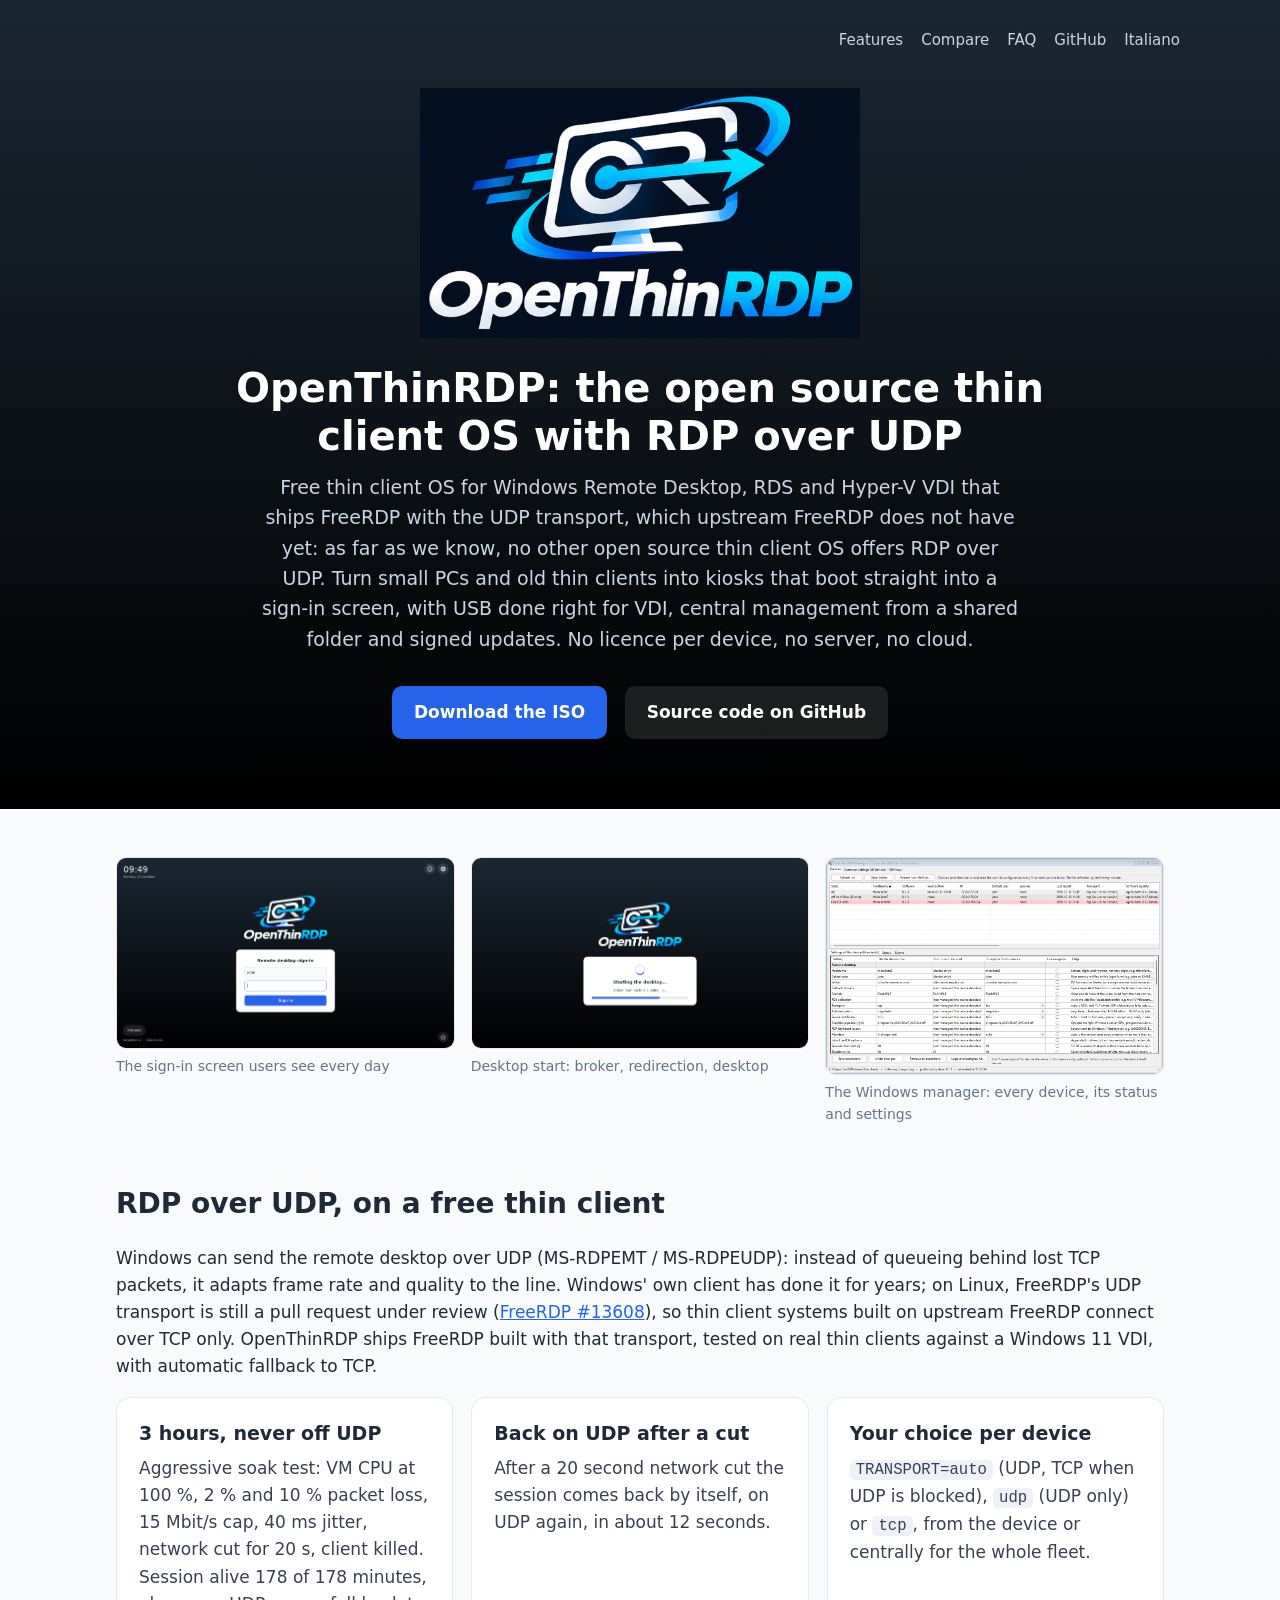
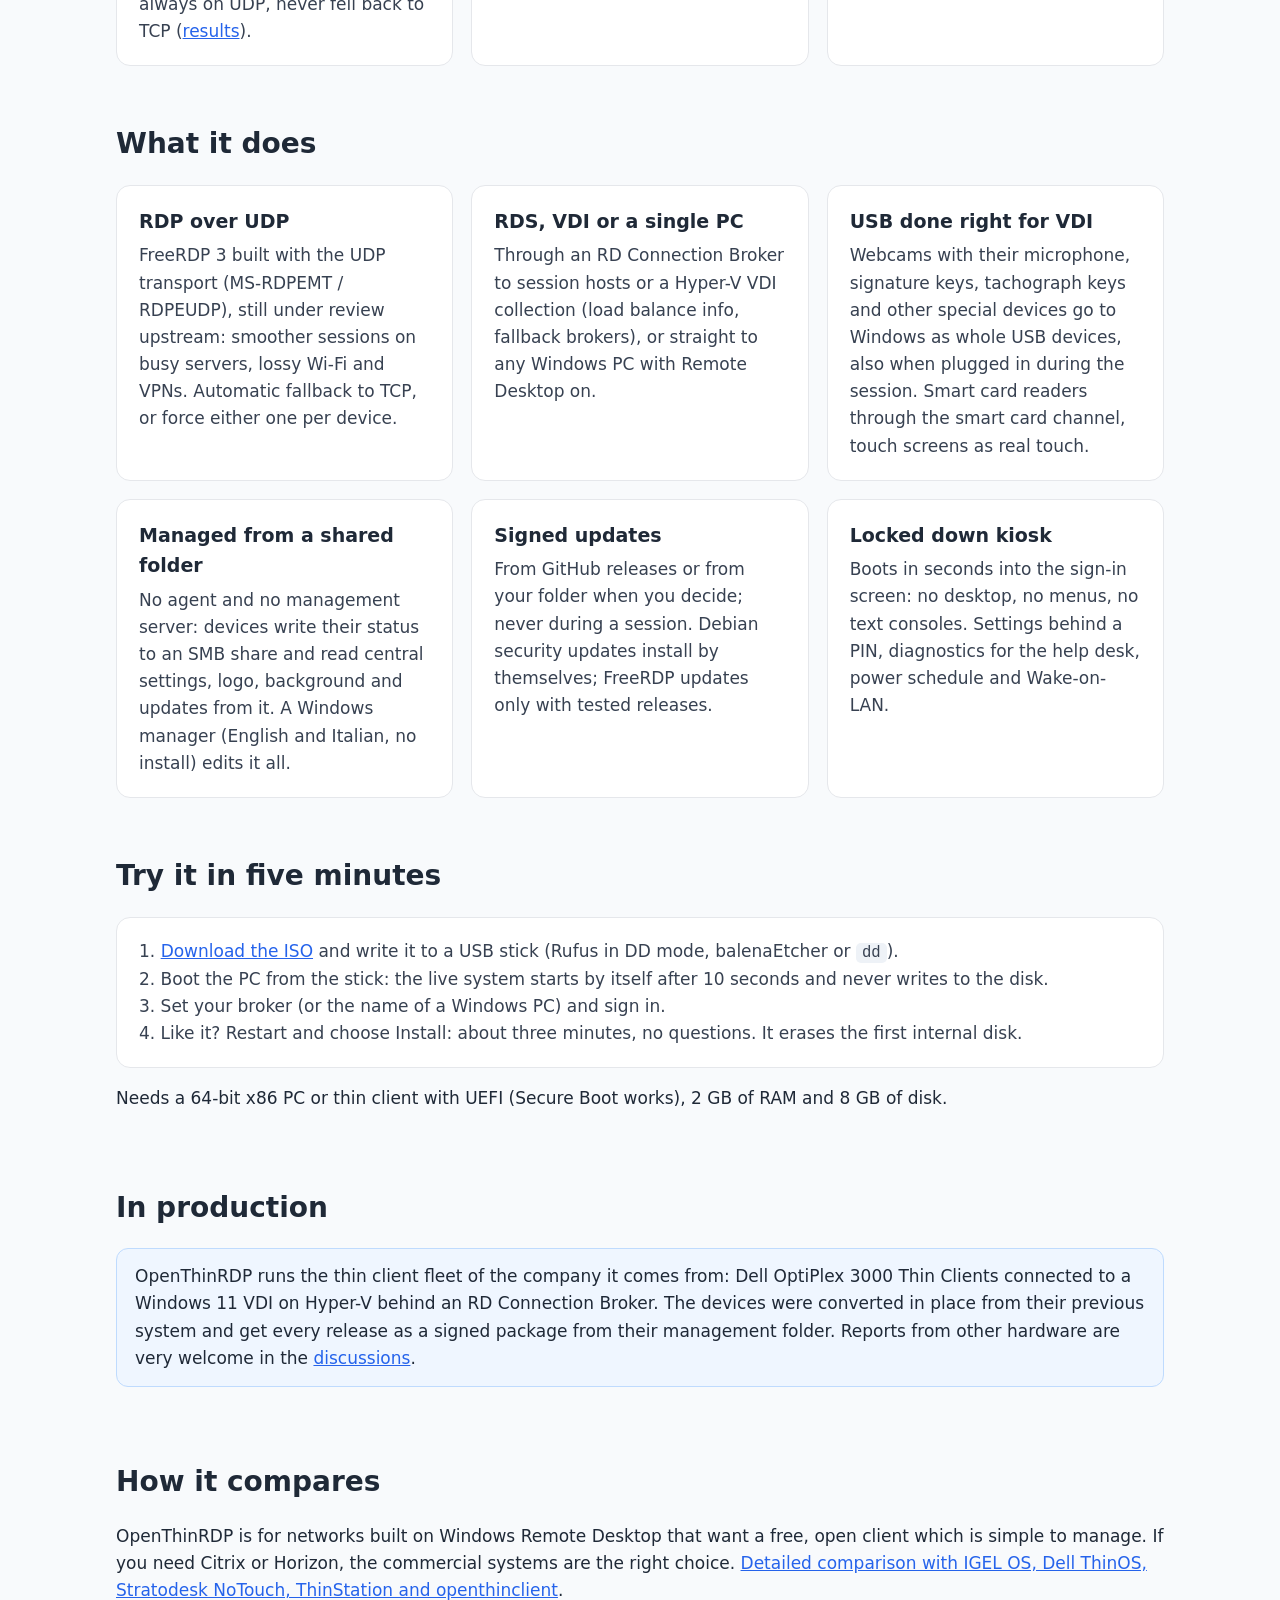
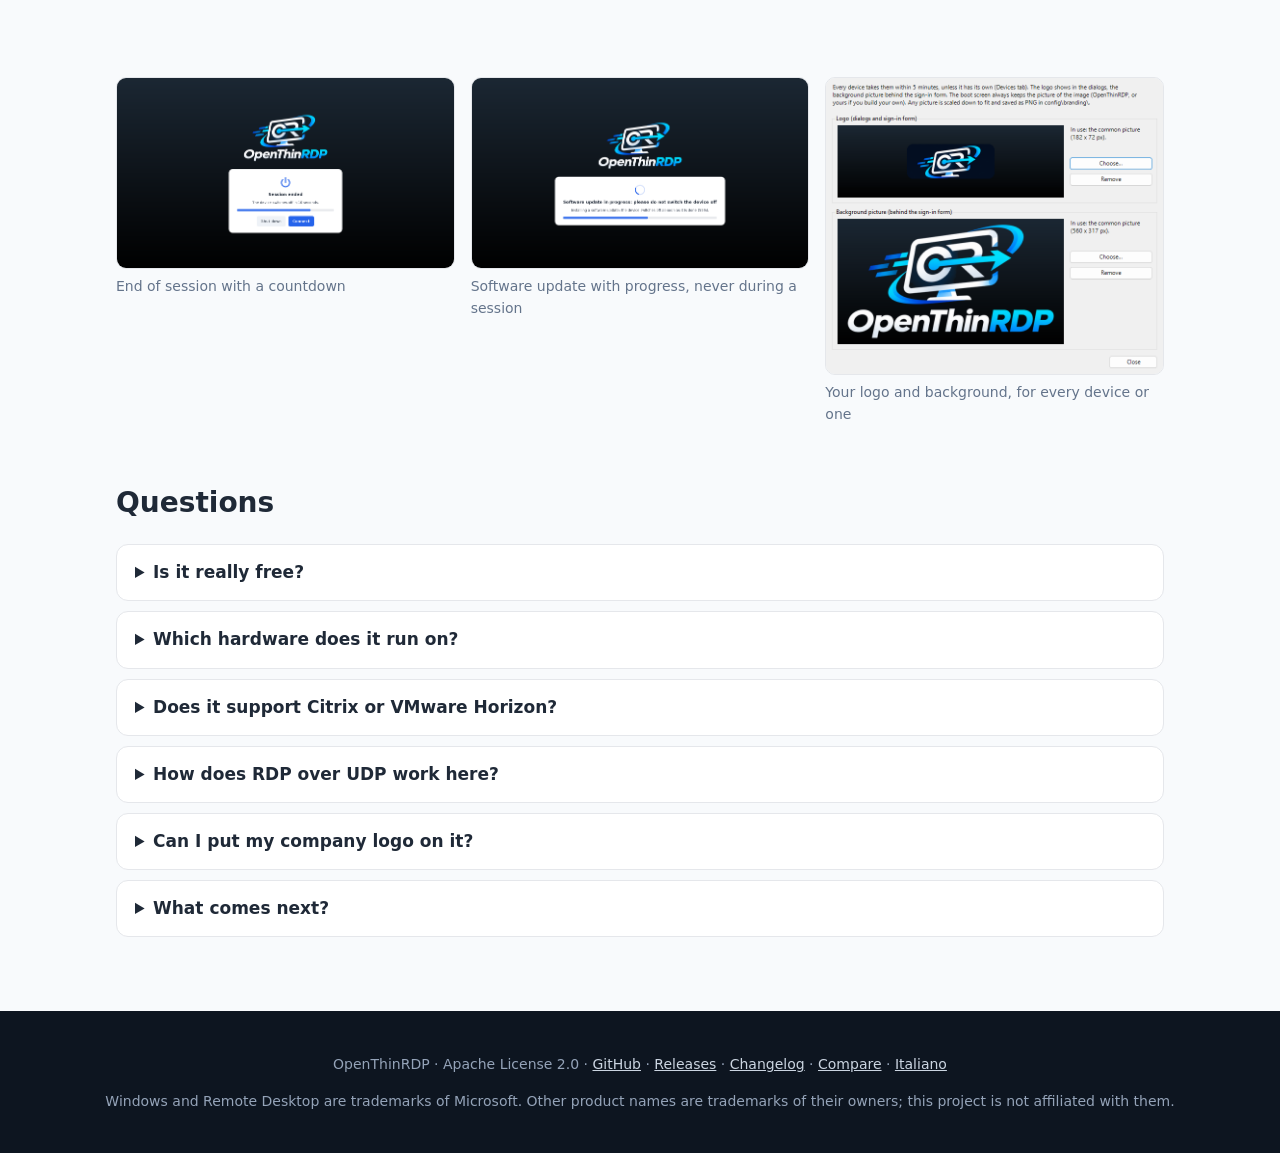
==== index.html @ 156e9d7c "Project website: overview, comparison, Italian page, sitemap, llms.txt" ====
<!doctype html>
<html lang="en">
<head>
<meta charset="utf-8">
<meta name="viewport" content="width=device-width, initial-scale=1">
<title>OpenThinRDP – open source thin client OS with RDP over UDP for RDS and VDI</title>
<meta name="description" content="OpenThinRDP is a free, open source thin client operating system with RDP over UDP for Windows Remote Desktop, RDS and Hyper-V VDI: Debian 13 + FreeRDP with the UDP transport, kiosk sign-in, USB redirection, management from a shared folder, signed updates. An alternative to IGEL OS and Dell ThinOS.">
<link rel="canonical" href="https://ceschi-ops.github.io/openthinrdp/">
<link rel="alternate" hreflang="en" href="https://ceschi-ops.github.io/openthinrdp/">
<link rel="alternate" hreflang="it" href="https://ceschi-ops.github.io/openthinrdp/it/">
<link rel="icon" href="img/icon.png">
<meta property="og:type" content="website">
<meta property="og:title" content="OpenThinRDP – the open source thin client OS with RDP over UDP">
<meta property="og:description" content="Turn PCs and old thin clients into Windows Remote Desktop kiosks: FreeRDP with UDP, USB for VDI, managed from a shared folder, signed updates. Free, Apache 2.0.">
<meta property="og:url" content="https://ceschi-ops.github.io/openthinrdp/">
<meta property="og:image" content="https://ceschi-ops.github.io/openthinrdp/img/social.png">
<meta name="twitter:card" content="summary_large_image">
<link rel="stylesheet" href="style.css">
<script type="application/ld+json">
{
  "@context": "https://schema.org",
  "@type": "SoftwareApplication",
  "name": "OpenThinRDP",
  "alternateName": "Open Thin RDP",
  "description": "Free, open source thin client operating system for Windows Remote Desktop (RDP), Remote Desktop Services and Hyper-V VDI, based on Debian 13 and FreeRDP 3 with the UDP transport.",
  "applicationCategory": "OperatingSystem",
  "operatingSystem": "Debian GNU/Linux 13 (amd64, UEFI)",
  "softwareVersion": "0.1.3",
  "license": "https://www.apache.org/licenses/LICENSE-2.0",
  "isAccessibleForFree": true,
  "offers": { "@type": "Offer", "price": "0", "priceCurrency": "EUR" },
  "url": "https://ceschi-ops.github.io/openthinrdp/",
  "downloadUrl": "https://github.com/Ceschi-ops/openthinrdp/releases/latest",
  "codeRepository": "https://github.com/Ceschi-ops/openthinrdp",
  "screenshot": "https://ceschi-ops.github.io/openthinrdp/img/sign-in.png",
  "keywords": "thin client OS, open source thin client, RDP thin client, Remote Desktop Services, VDI, Hyper-V, FreeRDP, UDP, kiosk, IGEL alternative, ThinOS alternative"
}
</script>
<script type="application/ld+json">
{
  "@context": "https://schema.org",
  "@type": "FAQPage",
  "mainEntity": [
    { "@type": "Question", "name": "Is OpenThinRDP free?", "acceptedAnswer": { "@type": "Answer", "text": "Yes. It is open source under the Apache 2.0 license, with no licence per device, no management server and no cloud." } },
    { "@type": "Question", "name": "Can I try it without installing anything?", "acceptedAnswer": { "@type": "Answer", "text": "Yes. Write the ISO to a USB stick and boot it: the live system starts by itself and never writes to the disk." } },
    { "@type": "Question", "name": "Which remote desktop protocols does it support?", "acceptedAnswer": { "@type": "Answer", "text": "RDP only: an RD Connection Broker with session hosts or a Hyper-V VDI collection, or a single Windows PC or server. Citrix and VMware/Omnissa Horizon are not supported." } },
    { "@type": "Question", "name": "Does it support RDP over UDP?", "acceptedAnswer": { "@type": "Answer", "text": "Yes. It ships FreeRDP built with the UDP transport (MS-RDPEMT/RDPEUDP) that is under review upstream, with automatic fallback to TCP." } },
    { "@type": "Question", "name": "How are the devices managed?", "acceptedAnswer": { "@type": "Answer", "text": "From a plain SMB shared folder: each device writes its status there and reads central settings, logo and signed updates; a Windows manager edits everything. No agent and no server software." } },
    { "@type": "Question", "name": "Is it used in production?", "acceptedAnswer": { "@type": "Answer", "text": "Yes. It runs a fleet of Dell OptiPlex 3000 Thin Clients connected to a Windows 11 VDI on Hyper-V, converted in place from their previous system." } }
  ]
}
</script>
</head>
<body>
<header class="hero">
  <nav><a href="#features">Features</a><a href="compare.html">Compare</a><a href="#faq">FAQ</a><a href="https://github.com/Ceschi-ops/openthinrdp">GitHub</a><a href="it/">Italiano</a></nav>
  <img class="logo" src="img/logo.png" alt="OpenThinRDP logo" width="880" height="310">
  <h1>OpenThinRDP: the open source thin client OS with RDP over UDP</h1>
  <p class="lead">Free thin client OS for Windows Remote Desktop, RDS and Hyper-V VDI that ships FreeRDP with the UDP transport, which upstream FreeRDP does not have yet: as far as we know, no other open source thin client OS offers RDP over UDP. Turn small PCs and old thin clients into kiosks that boot straight into a sign-in screen, with USB done right for VDI, central management from a shared folder and signed updates. No licence per device, no server, no cloud.</p>
  <a class="btn primary" href="https://github.com/Ceschi-ops/openthinrdp/releases/latest">Download the ISO</a>
  <a class="btn ghost" href="https://github.com/Ceschi-ops/openthinrdp">Source code on GitHub</a>
</header>
<main>
  <section class="shots" aria-label="Screenshots">
    <figure><img src="img/sign-in.png" alt="OpenThinRDP sign-in screen with clock, settings and power menu" width="1366" height="768" loading="lazy"><figcaption>The sign-in screen users see every day</figcaption></figure>
    <figure><img src="img/connecting.png" alt="Desktop start with a progress bar" width="1366" height="768" loading="lazy"><figcaption>Desktop start: broker, redirection, desktop</figcaption></figure>
    <figure><img src="img/manager-devices.png" alt="OpenThinRDP Windows manager showing the devices of the fleet" width="1280" height="820" loading="lazy"><figcaption>The Windows manager: every device, its status and settings</figcaption></figure>
  </section>

  <section id="udp">
    <h2>RDP over UDP, on a free thin client</h2>
    <p>Windows can send the remote desktop over UDP (MS-RDPEMT / MS-RDPEUDP): instead of queueing behind lost TCP packets, it adapts frame rate and quality to the line. Windows' own client has done it for years; on Linux, FreeRDP's UDP transport is still a pull request under review (<a href="https://github.com/FreeRDP/FreeRDP/pull/13608">FreeRDP #13608</a>), so thin client systems built on upstream FreeRDP connect over TCP only. OpenThinRDP ships FreeRDP built with that transport, tested on real thin clients against a Windows 11 VDI, with automatic fallback to TCP.</p>
    <div class="grid">
      <div class="card"><h3>3 hours, never off UDP</h3><p>Aggressive soak test: VM CPU at 100 %, 2 % and 10 % packet loss, 15 Mbit/s cap, 40 ms jitter, network cut for 20 s, client killed. Session alive 178 of 178 minutes, always on UDP, never fell back to TCP (<a href="https://github.com/FreeRDP/FreeRDP/pull/13608#issuecomment-6110587552">results</a>).</p></div>
      <div class="card"><h3>Back on UDP after a cut</h3><p>After a 20 second network cut the session comes back by itself, on UDP again, in about 12 seconds.</p></div>
      <div class="card"><h3>Your choice per device</h3><p><code>TRANSPORT=auto</code> (UDP, TCP when UDP is blocked), <code>udp</code> (UDP only) or <code>tcp</code>, from the device or centrally for the whole fleet.</p></div>
    </div>
  </section>

  <section id="features">
    <h2>What it does</h2>
    <div class="grid">
      <div class="card"><h3>RDP over UDP</h3><p>FreeRDP 3 built with the UDP transport (MS-RDPEMT / RDPEUDP), still under review upstream: smoother sessions on busy servers, lossy Wi-Fi and VPNs. Automatic fallback to TCP, or force either one per device.</p></div>
      <div class="card"><h3>RDS, VDI or a single PC</h3><p>Through an RD Connection Broker to session hosts or a Hyper-V VDI collection (load balance info, fallback brokers), or straight to any Windows PC with Remote Desktop on.</p></div>
      <div class="card"><h3>USB done right for VDI</h3><p>Webcams with their microphone, signature keys, tachograph keys and other special devices go to Windows as whole USB devices, also when plugged in during the session. Smart card readers through the smart card channel, touch screens as real touch.</p></div>
      <div class="card"><h3>Managed from a shared folder</h3><p>No agent and no management server: devices write their status to an SMB share and read central settings, logo, background and updates from it. A Windows manager (English and Italian, no install) edits it all.</p></div>
      <div class="card"><h3>Signed updates</h3><p>From GitHub releases or from your folder when you decide; never during a session. Debian security updates install by themselves; FreeRDP updates only with tested releases.</p></div>
      <div class="card"><h3>Locked down kiosk</h3><p>Boots in seconds into the sign-in screen: no desktop, no menus, no text consoles. Settings behind a PIN, diagnostics for the help desk, power schedule and Wake-on-LAN.</p></div>
    </div>
  </section>

  <section>
    <h2>Try it in five minutes</h2>
    <div class="card">
      <p>1. <a href="https://github.com/Ceschi-ops/openthinrdp/releases/latest">Download the ISO</a> and write it to a USB stick (Rufus in DD mode, balenaEtcher or <code>dd</code>).<br>
      2. Boot the PC from the stick: the live system starts by itself after 10 seconds and never writes to the disk.<br>
      3. Set your broker (or the name of a Windows PC) and sign in.<br>
      4. Like it? Restart and choose Install: about three minutes, no questions. It erases the first internal disk.</p>
    </div>
    <p>Needs a 64-bit x86 PC or thin client with UEFI (Secure Boot works), 2 GB of RAM and 8 GB of disk.</p>
  </section>

  <section>
    <h2>In production</h2>
    <p class="note">OpenThinRDP runs the thin client fleet of the company it comes from: Dell OptiPlex 3000 Thin Clients connected to a Windows 11 VDI on Hyper-V behind an RD Connection Broker. The devices were converted in place from their previous system and get every release as a signed package from their management folder. Reports from other hardware are very welcome in the <a href="https://github.com/Ceschi-ops/openthinrdp/discussions">discussions</a>.</p>
  </section>

  <section>
    <h2>How it compares</h2>
    <p>OpenThinRDP is for networks built on Windows Remote Desktop that want a free, open client which is simple to manage. If you need Citrix or Horizon, the commercial systems are the right choice. <a href="compare.html">Detailed comparison with IGEL OS, Dell ThinOS, Stratodesk NoTouch, ThinStation and openthinclient</a>.</p>
  </section>

  <section class="shots" aria-label="More screenshots">
    <figure><img src="img/end-of-session.png" alt="End of session screen with countdown" width="1366" height="768" loading="lazy"><figcaption>End of session with a countdown</figcaption></figure>
    <figure><img src="img/update.png" alt="Software update in progress" width="1366" height="768" loading="lazy"><figcaption>Software update with progress, never during a session</figcaption></figure>
    <figure><img src="img/manager-branding.png" alt="Manager dialog to set the logo and background of the devices" width="700" height="614" loading="lazy"><figcaption>Your logo and background, for every device or one</figcaption></figure>
  </section>

  <section id="faq">
    <h2>Questions</h2>
    <details><summary>Is it really free?</summary><p>Yes: Apache 2.0, no licence per device, no management server, no cloud account.</p></details>
    <details><summary>Which hardware does it run on?</summary><p>x86-64 PCs and thin clients with UEFI. The reference device is the Dell OptiPlex 3000 Thin Client; other models (HP t-series, Wyse, Fujitsu, small office PCs) should work and reports are welcome. ARM devices are not supported yet.</p></details>
    <details><summary>Does it support Citrix or VMware Horizon?</summary><p>No, RDP only: Microsoft Remote Desktop Services (RD Connection Broker, session hosts), Hyper-V VDI collections, or a single Windows PC or server.</p></details>
    <details><summary>How does RDP over UDP work here?</summary><p>The image ships FreeRDP built from the pull request that adds the UDP transport (FreeRDP #13608) plus USB fixes merged upstream. With <code>TRANSPORT=auto</code> it uses UDP and falls back to TCP when UDP is blocked.</p></details>
    <details><summary>Can I put my company logo on it?</summary><p>Yes: from the manager, for every device or for one, or built into your own image.</p></details>
    <details><summary>What comes next?</summary><p>VPN (WireGuard, OpenVPN), RD Gateway, 802.1X, network installation (PXE), more tested hardware and languages. Tell us what you need in the <a href="https://github.com/Ceschi-ops/openthinrdp/discussions">discussions</a>.</p></details>
  </section>
</main>
<footer>
  <p>OpenThinRDP · Apache License 2.0 · <a href="https://github.com/Ceschi-ops/openthinrdp">GitHub</a> · <a href="https://github.com/Ceschi-ops/openthinrdp/releases">Releases</a> · <a href="https://github.com/Ceschi-ops/openthinrdp/blob/main/CHANGELOG.md">Changelog</a> · <a href="compare.html">Compare</a> · <a href="it/">Italiano</a></p>
  <p>Windows and Remote Desktop are trademarks of Microsoft. Other product names are trademarks of their owners; this project is not affiliated with them.</p>
</footer>
</body>
</html>
---- style.css ----
:root { --bg: #0d1520; --bg2: #000; --card: #ffffff; --ink: #1f2937; --muted: #64748b; --accent: #2563eb; --accent2: #22d3ee; --line: #e5e7eb; }
* { box-sizing: border-box; }
html { scroll-behavior: smooth; }
body { margin: 0; font: 17px/1.6 system-ui, -apple-system, "Segoe UI", Roboto, "Helvetica Neue", Arial, sans-serif; color: var(--ink); background: #f8fafc; }
a { color: var(--accent); }
img { max-width: 100%; height: auto; }
header.hero { background: linear-gradient(180deg, #1b2733 0%, #000 100%); color: #fff; padding: 28px 16px 64px; text-align: center; }
header.hero nav { max-width: 1080px; margin: 0 auto 36px; display: flex; gap: 18px; justify-content: flex-end; flex-wrap: wrap; font-size: 15px; }
header.hero nav a { color: #cbd5e1; text-decoration: none; }
header.hero nav a:hover { color: #fff; }
header.hero .logo { width: min(440px, 80%); }
header.hero h1 { font-size: clamp(26px, 4vw, 40px); line-height: 1.2; margin: 18px auto 12px; max-width: 900px; }
header.hero p.lead { color: #cbd5e1; font-size: 19px; max-width: 760px; margin: 0 auto 26px; }
.btn { display: inline-block; padding: 13px 22px; border-radius: 10px; font-weight: 600; text-decoration: none; margin: 6px; }
.btn.primary { background: var(--accent); color: #fff; }
.btn.ghost { background: rgba(255,255,255,0.1); color: #fff; }
main { max-width: 1080px; margin: 0 auto; padding: 0 16px; }
section { padding: 48px 0 8px; }
h2 { font-size: 28px; margin: 0 0 18px; }
h3 { font-size: 19px; margin: 0 0 6px; }
.grid { display: grid; grid-template-columns: repeat(auto-fit, minmax(260px, 1fr)); gap: 18px; }
.card { background: var(--card); border: 1px solid var(--line); border-radius: 14px; padding: 20px 22px; }
.card p { margin: 0; color: #374151; }
.shots { display: grid; grid-template-columns: repeat(auto-fit, minmax(300px, 1fr)); gap: 16px; }
.shots figure { margin: 0; }
.shots img { border-radius: 10px; border: 1px solid var(--line); display: block; }
.shots figcaption { font-size: 14px; color: var(--muted); margin-top: 6px; }
table { border-collapse: collapse; width: 100%; background: #fff; font-size: 15px; }
.tablewrap { overflow-x: auto; border: 1px solid var(--line); border-radius: 12px; }
th, td { border-bottom: 1px solid var(--line); padding: 10px 12px; text-align: left; vertical-align: top; }
th { background: #f1f5f9; }
td:first-child, th:first-child { font-weight: 600; }
details { background: #fff; border: 1px solid var(--line); border-radius: 12px; padding: 14px 18px; margin-bottom: 10px; }
summary { font-weight: 600; cursor: pointer; }
.note { background: #eff6ff; border: 1px solid #bfdbfe; border-radius: 12px; padding: 14px 18px; }
footer { margin-top: 56px; background: #0d1520; color: #94a3b8; padding: 28px 16px; text-align: center; font-size: 14px; }
footer a { color: #cbd5e1; }
code { background: #eef2f7; padding: 1px 6px; border-radius: 5px; font-size: 0.92em; }
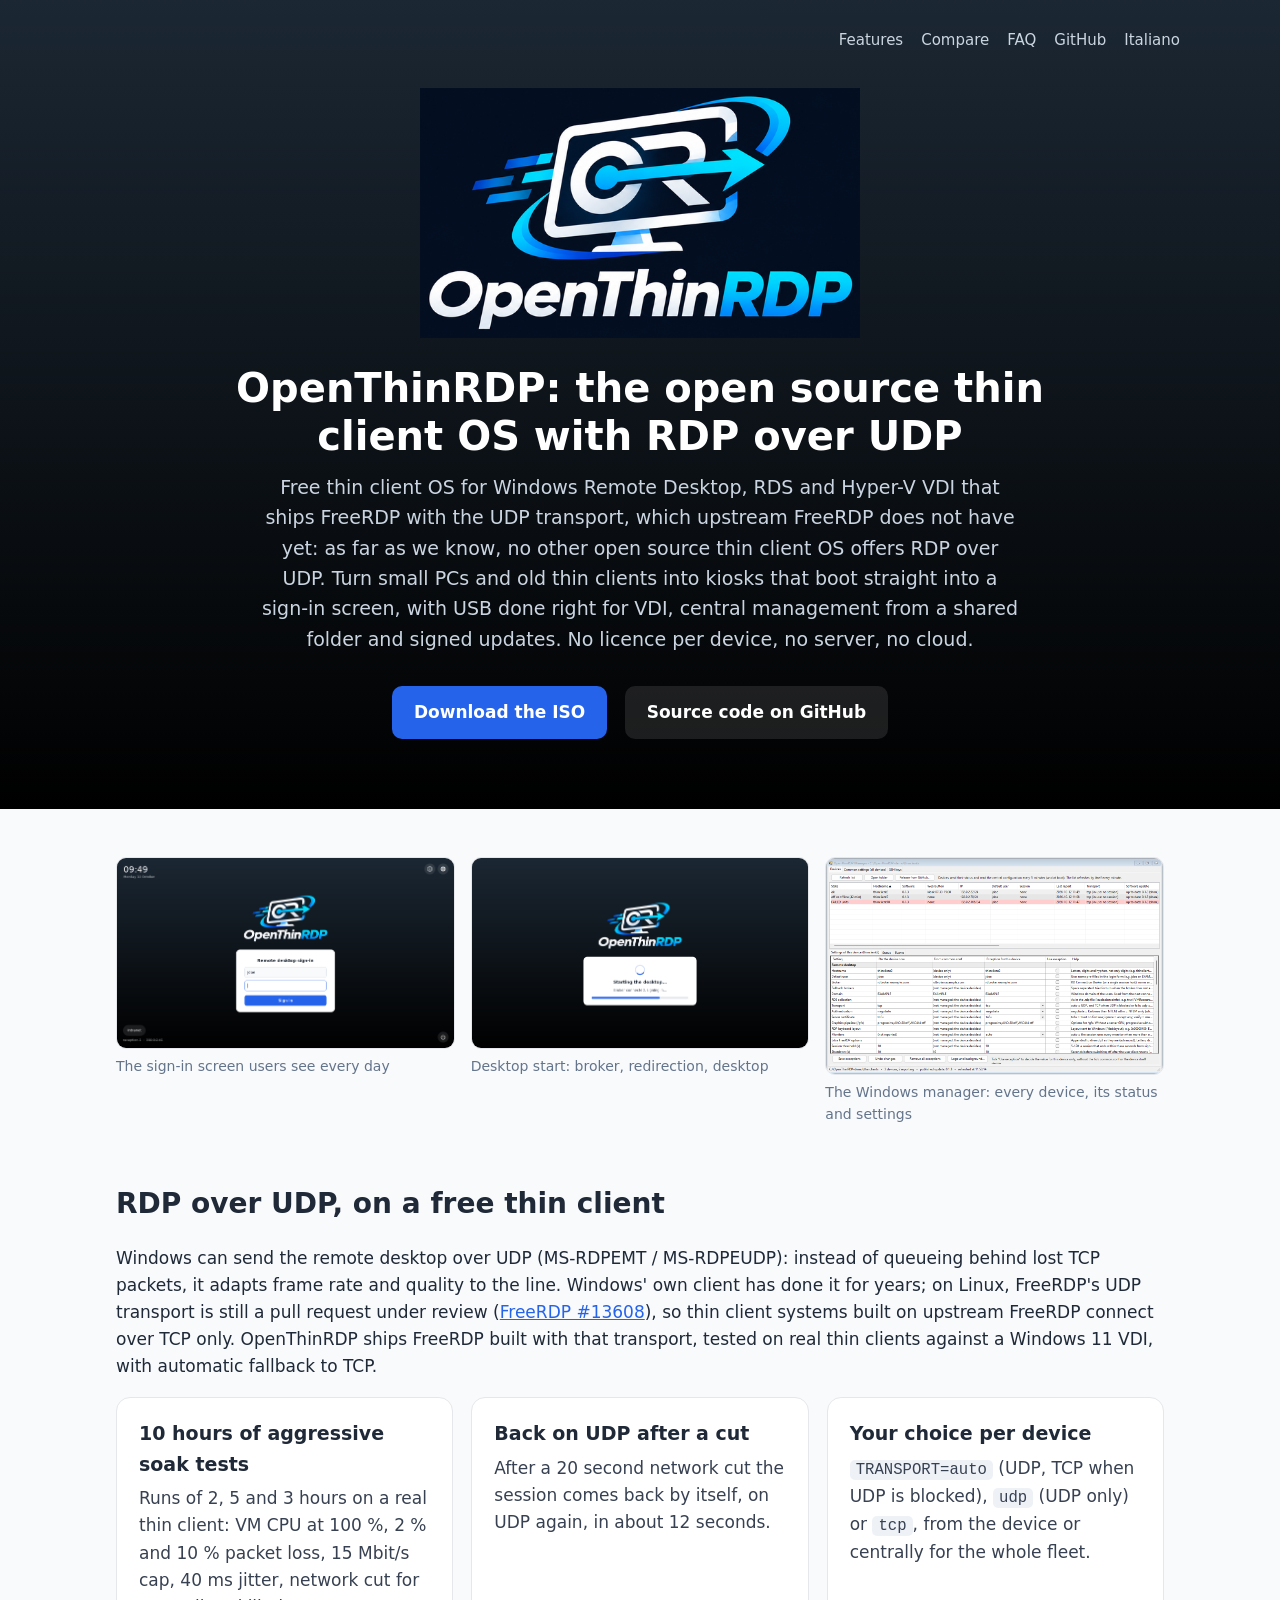
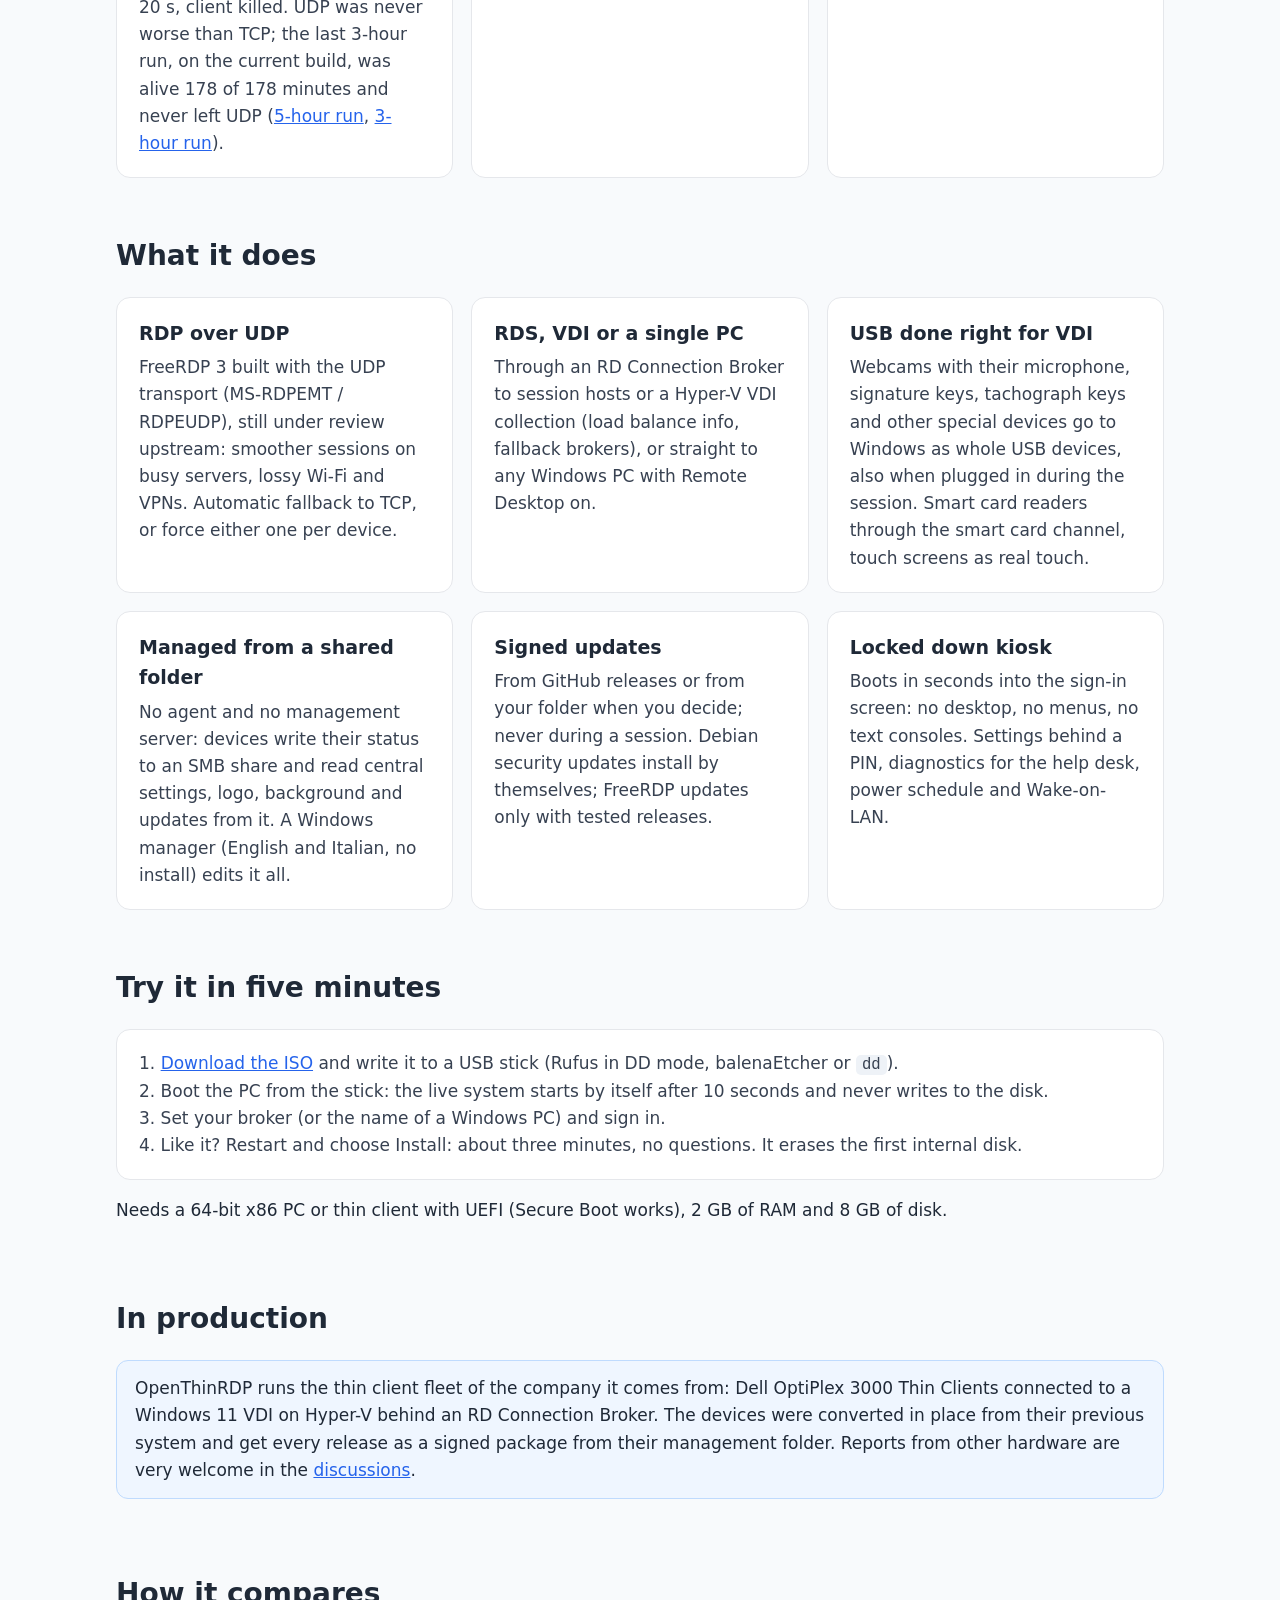
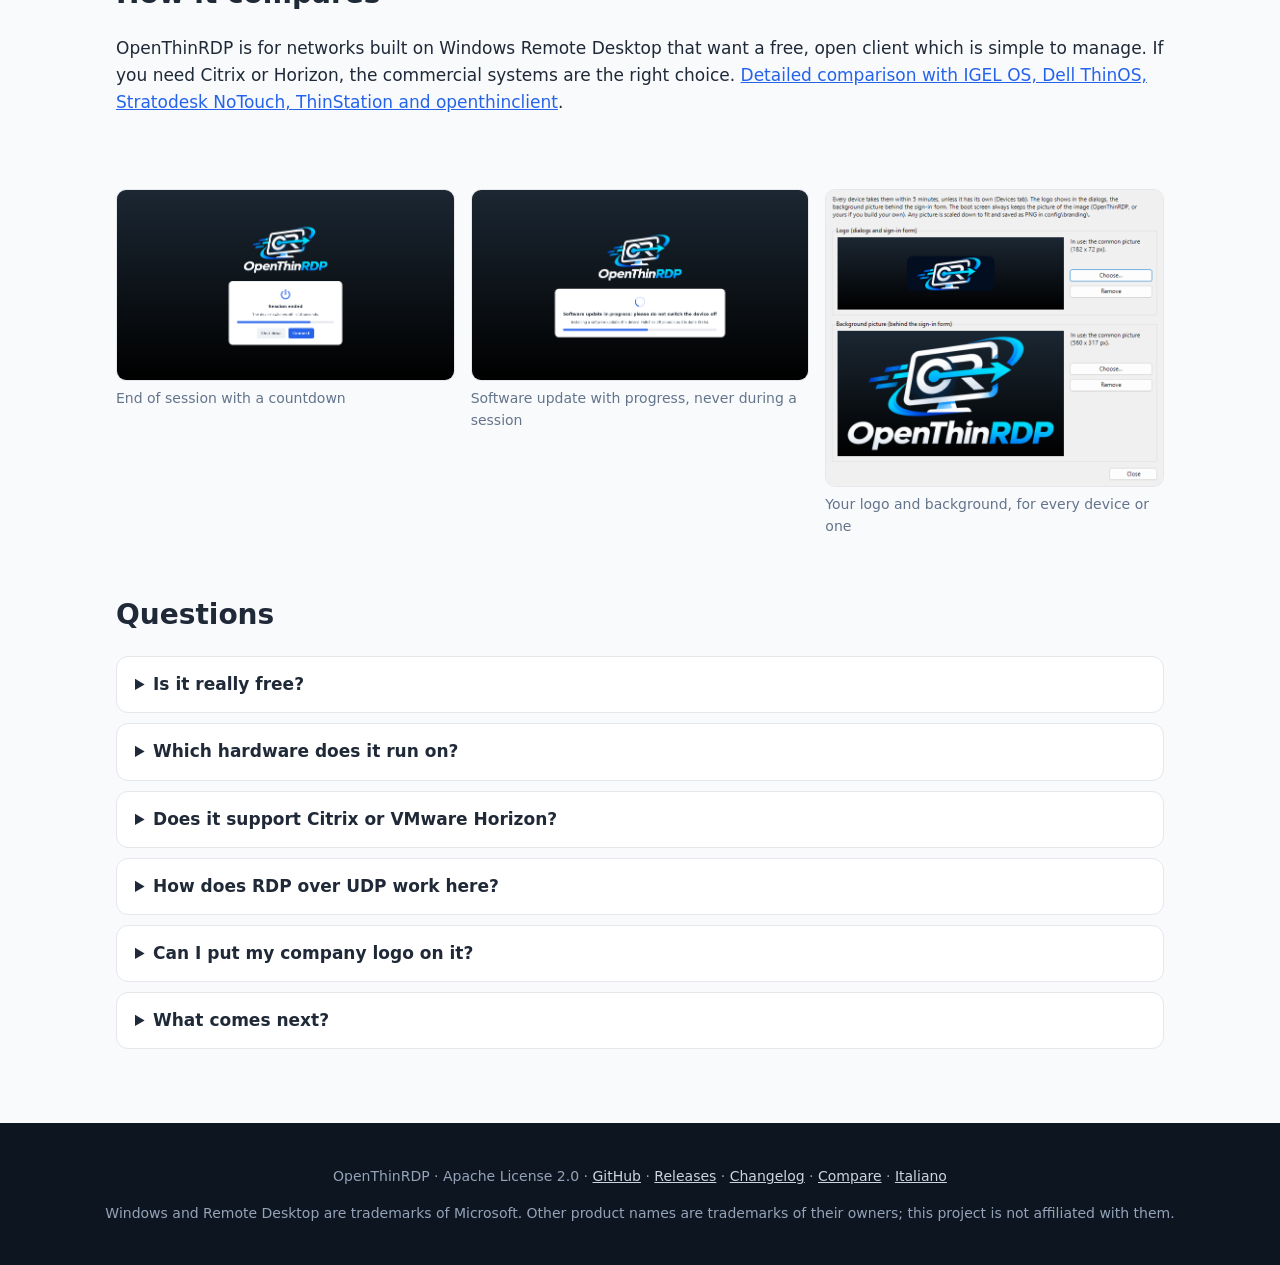
==== commit 1bf7de1d: "UDP first: what the soak tests showed" ====
--- a/index.html
+++ b/index.html
@@ -71,7 +71,7 @@
     <h2>RDP over UDP, on a free thin client</h2>
     <p>Windows can send the remote desktop over UDP (MS-RDPEMT / MS-RDPEUDP): instead of queueing behind lost TCP packets, it adapts frame rate and quality to the line. Windows' own client has done it for years; on Linux, FreeRDP's UDP transport is still a pull request under review (<a href="https://github.com/FreeRDP/FreeRDP/pull/13608">FreeRDP #13608</a>), so thin client systems built on upstream FreeRDP connect over TCP only. OpenThinRDP ships FreeRDP built with that transport, tested on real thin clients against a Windows 11 VDI, with automatic fallback to TCP.</p>
     <div class="grid">
-      <div class="card"><h3>3 hours, never off UDP</h3><p>Aggressive soak test: VM CPU at 100 %, 2 % and 10 % packet loss, 15 Mbit/s cap, 40 ms jitter, network cut for 20 s, client killed. Session alive 178 of 178 minutes, always on UDP, never fell back to TCP (<a href="https://github.com/FreeRDP/FreeRDP/pull/13608#issuecomment-6110587552">results</a>).</p></div>
+      <div class="card"><h3>10 hours of aggressive soak tests</h3><p>Runs of 2, 5 and 3 hours on a real thin client: VM CPU at 100 %, 2 % and 10 % packet loss, 15 Mbit/s cap, 40 ms jitter, network cut for 20 s, client killed. UDP was never worse than TCP; the last 3-hour run, on the current build, was alive 178 of 178 minutes and never left UDP (<a href="https://github.com/FreeRDP/FreeRDP/pull/13608#issuecomment-6098984282">5-hour run</a>, <a href="https://github.com/FreeRDP/FreeRDP/pull/13608#issuecomment-6110587552">3-hour run</a>).</p></div>
       <div class="card"><h3>Back on UDP after a cut</h3><p>After a 20 second network cut the session comes back by itself, on UDP again, in about 12 seconds.</p></div>
       <div class="card"><h3>Your choice per device</h3><p><code>TRANSPORT=auto</code> (UDP, TCP when UDP is blocked), <code>udp</code> (UDP only) or <code>tcp</code>, from the device or centrally for the whole fleet.</p></div>
     </div>
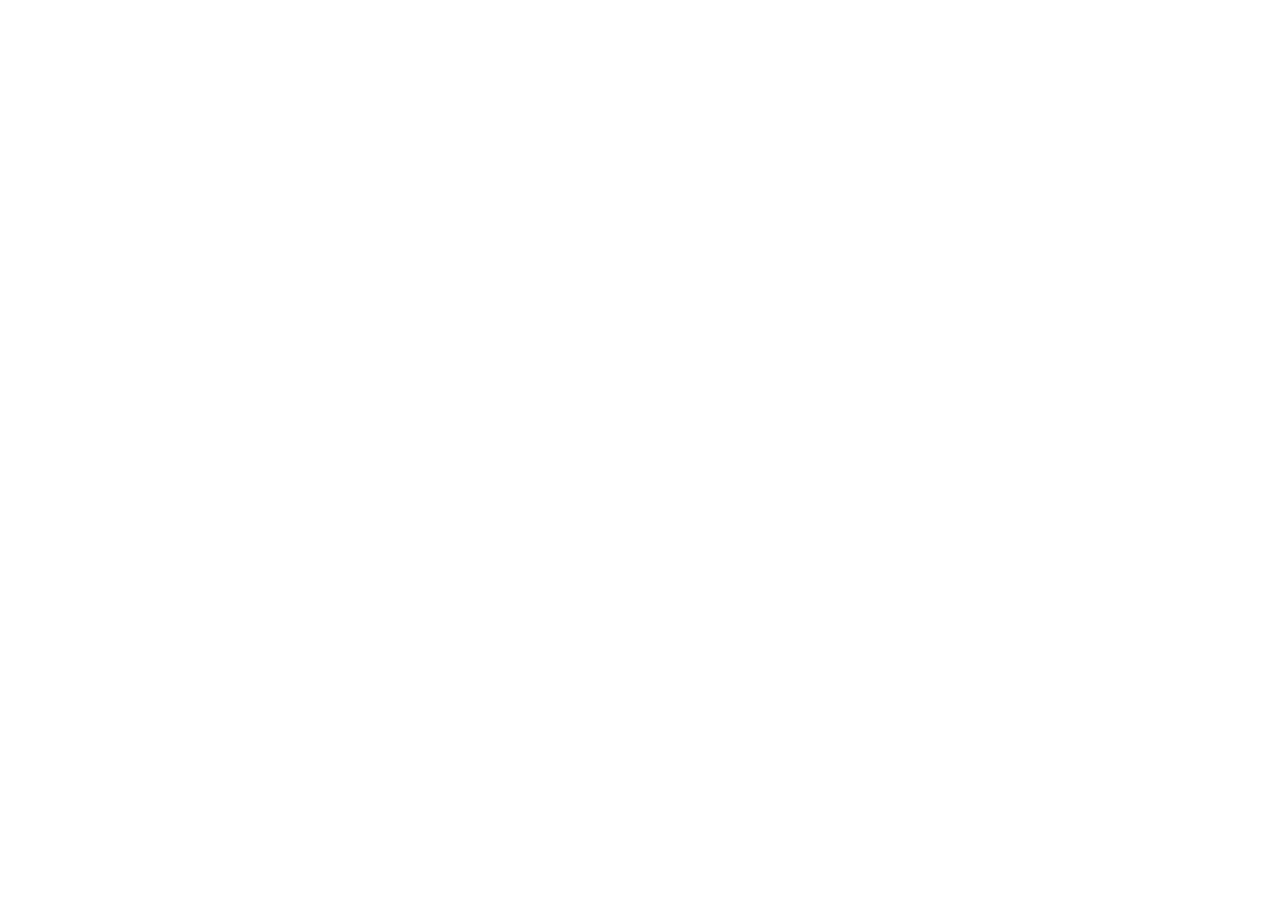
==== commit 4c2edff4: "The website moved to https://openthinrdp.github.io/: redirects" ====
--- a/index.html
+++ b/index.html
@@ -2,133 +2,11 @@
 <html lang="en">
 <head>
 <meta charset="utf-8">
-<meta name="viewport" content="width=device-width, initial-scale=1">
-<title>OpenThinRDP – open source thin client OS with RDP over UDP for RDS and VDI</title>
-<meta name="description" content="OpenThinRDP is a free, open source thin client operating system with RDP over UDP for Windows Remote Desktop, RDS and Hyper-V VDI: Debian 13 + FreeRDP with the UDP transport, kiosk sign-in, USB redirection, management from a shared folder, signed updates. An alternative to IGEL OS and Dell ThinOS.">
-<link rel="canonical" href="https://ceschi-ops.github.io/openthinrdp/">
-<link rel="alternate" hreflang="en" href="https://ceschi-ops.github.io/openthinrdp/">
-<link rel="alternate" hreflang="it" href="https://ceschi-ops.github.io/openthinrdp/it/">
-<link rel="icon" href="img/icon.png">
-<meta property="og:type" content="website">
-<meta property="og:title" content="OpenThinRDP – the open source thin client OS with RDP over UDP">
-<meta property="og:description" content="Turn PCs and old thin clients into Windows Remote Desktop kiosks: FreeRDP with UDP, USB for VDI, managed from a shared folder, signed updates. Free, Apache 2.0.">
-<meta property="og:url" content="https://ceschi-ops.github.io/openthinrdp/">
-<meta property="og:image" content="https://ceschi-ops.github.io/openthinrdp/img/social.png">
-<meta name="twitter:card" content="summary_large_image">
-<link rel="stylesheet" href="style.css">
-<script type="application/ld+json">
-{
-  "@context": "https://schema.org",
-  "@type": "SoftwareApplication",
-  "name": "OpenThinRDP",
-  "alternateName": "Open Thin RDP",
-  "description": "Free, open source thin client operating system for Windows Remote Desktop (RDP), Remote Desktop Services and Hyper-V VDI, based on Debian 13 and FreeRDP 3 with the UDP transport.",
-  "applicationCategory": "OperatingSystem",
-  "operatingSystem": "Debian GNU/Linux 13 (amd64, UEFI)",
-  "softwareVersion": "0.1.3",
-  "license": "https://www.apache.org/licenses/LICENSE-2.0",
-  "isAccessibleForFree": true,
-  "offers": { "@type": "Offer", "price": "0", "priceCurrency": "EUR" },
-  "url": "https://ceschi-ops.github.io/openthinrdp/",
-  "downloadUrl": "https://github.com/Ceschi-ops/openthinrdp/releases/latest",
-  "codeRepository": "https://github.com/Ceschi-ops/openthinrdp",
-  "screenshot": "https://ceschi-ops.github.io/openthinrdp/img/sign-in.png",
-  "keywords": "thin client OS, open source thin client, RDP thin client, Remote Desktop Services, VDI, Hyper-V, FreeRDP, UDP, kiosk, IGEL alternative, ThinOS alternative"
-}
-</script>
-<script type="application/ld+json">
-{
-  "@context": "https://schema.org",
-  "@type": "FAQPage",
-  "mainEntity": [
-    { "@type": "Question", "name": "Is OpenThinRDP free?", "acceptedAnswer": { "@type": "Answer", "text": "Yes. It is open source under the Apache 2.0 license, with no licence per device, no management server and no cloud." } },
-    { "@type": "Question", "name": "Can I try it without installing anything?", "acceptedAnswer": { "@type": "Answer", "text": "Yes. Write the ISO to a USB stick and boot it: the live system starts by itself and never writes to the disk." } },
-    { "@type": "Question", "name": "Which remote desktop protocols does it support?", "acceptedAnswer": { "@type": "Answer", "text": "RDP only: an RD Connection Broker with session hosts or a Hyper-V VDI collection, or a single Windows PC or server. Citrix and VMware/Omnissa Horizon are not supported." } },
-    { "@type": "Question", "name": "Does it support RDP over UDP?", "acceptedAnswer": { "@type": "Answer", "text": "Yes. It ships FreeRDP built with the UDP transport (MS-RDPEMT/RDPEUDP) that is under review upstream, with automatic fallback to TCP." } },
-    { "@type": "Question", "name": "How are the devices managed?", "acceptedAnswer": { "@type": "Answer", "text": "From a plain SMB shared folder: each device writes its status there and reads central settings, logo and signed updates; a Windows manager edits everything. No agent and no server software." } },
-    { "@type": "Question", "name": "Is it used in production?", "acceptedAnswer": { "@type": "Answer", "text": "Yes. It runs a fleet of Dell OptiPlex 3000 Thin Clients connected to a Windows 11 VDI on Hyper-V, converted in place from their previous system." } }
-  ]
-}
-</script>
+<title>OpenThinRDP has moved</title>
+<link rel="canonical" href="https://openthinrdp.github.io/">
+<meta http-equiv="refresh" content="0; url=https://openthinrdp.github.io/">
+<meta name="robots" content="noindex">
+<script>location.replace("https://openthinrdp.github.io/" + location.hash)</script>
 </head>
-<body>
-<header class="hero">
-  <nav><a href="#features">Features</a><a href="compare.html">Compare</a><a href="#faq">FAQ</a><a href="https://github.com/Ceschi-ops/openthinrdp">GitHub</a><a href="it/">Italiano</a></nav>
-  <img class="logo" src="img/logo.png" alt="OpenThinRDP logo" width="880" height="310">
-  <h1>OpenThinRDP: the open source thin client OS with RDP over UDP</h1>
-  <p class="lead">Free thin client OS for Windows Remote Desktop, RDS and Hyper-V VDI that ships FreeRDP with the UDP transport, which upstream FreeRDP does not have yet: as far as we know, no other open source thin client OS offers RDP over UDP. Turn small PCs and old thin clients into kiosks that boot straight into a sign-in screen, with USB done right for VDI, central management from a shared folder and signed updates. No licence per device, no server, no cloud.</p>
-  <a class="btn primary" href="https://github.com/Ceschi-ops/openthinrdp/releases/latest">Download the ISO</a>
-  <a class="btn ghost" href="https://github.com/Ceschi-ops/openthinrdp">Source code on GitHub</a>
-</header>
-<main>
-  <section class="shots" aria-label="Screenshots">
-    <figure><img src="img/sign-in.png" alt="OpenThinRDP sign-in screen with clock, settings and power menu" width="1366" height="768" loading="lazy"><figcaption>The sign-in screen users see every day</figcaption></figure>
-    <figure><img src="img/connecting.png" alt="Desktop start with a progress bar" width="1366" height="768" loading="lazy"><figcaption>Desktop start: broker, redirection, desktop</figcaption></figure>
-    <figure><img src="img/manager-devices.png" alt="OpenThinRDP Windows manager showing the devices of the fleet" width="1280" height="820" loading="lazy"><figcaption>The Windows manager: every device, its status and settings</figcaption></figure>
-  </section>
-
-  <section id="udp">
-    <h2>RDP over UDP, on a free thin client</h2>
-    <p>Windows can send the remote desktop over UDP (MS-RDPEMT / MS-RDPEUDP): instead of queueing behind lost TCP packets, it adapts frame rate and quality to the line. Windows' own client has done it for years; on Linux, FreeRDP's UDP transport is still a pull request under review (<a href="https://github.com/FreeRDP/FreeRDP/pull/13608">FreeRDP #13608</a>), so thin client systems built on upstream FreeRDP connect over TCP only. OpenThinRDP ships FreeRDP built with that transport, tested on real thin clients against a Windows 11 VDI, with automatic fallback to TCP.</p>
-    <div class="grid">
-      <div class="card"><h3>10 hours of aggressive soak tests</h3><p>Runs of 2, 5 and 3 hours on a real thin client: VM CPU at 100 %, 2 % and 10 % packet loss, 15 Mbit/s cap, 40 ms jitter, network cut for 20 s, client killed. UDP was never worse than TCP; the last 3-hour run, on the current build, was alive 178 of 178 minutes and never left UDP (<a href="https://github.com/FreeRDP/FreeRDP/pull/13608#issuecomment-6098984282">5-hour run</a>, <a href="https://github.com/FreeRDP/FreeRDP/pull/13608#issuecomment-6110587552">3-hour run</a>).</p></div>
-      <div class="card"><h3>Back on UDP after a cut</h3><p>After a 20 second network cut the session comes back by itself, on UDP again, in about 12 seconds.</p></div>
-      <div class="card"><h3>Your choice per device</h3><p><code>TRANSPORT=auto</code> (UDP, TCP when UDP is blocked), <code>udp</code> (UDP only) or <code>tcp</code>, from the device or centrally for the whole fleet.</p></div>
-    </div>
-  </section>
-
-  <section id="features">
-    <h2>What it does</h2>
-    <div class="grid">
-      <div class="card"><h3>RDP over UDP</h3><p>FreeRDP 3 built with the UDP transport (MS-RDPEMT / RDPEUDP), still under review upstream: smoother sessions on busy servers, lossy Wi-Fi and VPNs. Automatic fallback to TCP, or force either one per device.</p></div>
-      <div class="card"><h3>RDS, VDI or a single PC</h3><p>Through an RD Connection Broker to session hosts or a Hyper-V VDI collection (load balance info, fallback brokers), or straight to any Windows PC with Remote Desktop on.</p></div>
-      <div class="card"><h3>USB done right for VDI</h3><p>Webcams with their microphone, signature keys, tachograph keys and other special devices go to Windows as whole USB devices, also when plugged in during the session. Smart card readers through the smart card channel, touch screens as real touch.</p></div>
-      <div class="card"><h3>Managed from a shared folder</h3><p>No agent and no management server: devices write their status to an SMB share and read central settings, logo, background and updates from it. A Windows manager (English and Italian, no install) edits it all.</p></div>
-      <div class="card"><h3>Signed updates</h3><p>From GitHub releases or from your folder when you decide; never during a session. Debian security updates install by themselves; FreeRDP updates only with tested releases.</p></div>
-      <div class="card"><h3>Locked down kiosk</h3><p>Boots in seconds into the sign-in screen: no desktop, no menus, no text consoles. Settings behind a PIN, diagnostics for the help desk, power schedule and Wake-on-LAN.</p></div>
-    </div>
-  </section>
-
-  <section>
-    <h2>Try it in five minutes</h2>
-    <div class="card">
-      <p>1. <a href="https://github.com/Ceschi-ops/openthinrdp/releases/latest">Download the ISO</a> and write it to a USB stick (Rufus in DD mode, balenaEtcher or <code>dd</code>).<br>
-      2. Boot the PC from the stick: the live system starts by itself after 10 seconds and never writes to the disk.<br>
-      3. Set your broker (or the name of a Windows PC) and sign in.<br>
-      4. Like it? Restart and choose Install: about three minutes, no questions. It erases the first internal disk.</p>
-    </div>
-    <p>Needs a 64-bit x86 PC or thin client with UEFI (Secure Boot works), 2 GB of RAM and 8 GB of disk.</p>
-  </section>
-
-  <section>
-    <h2>In production</h2>
-    <p class="note">OpenThinRDP runs the thin client fleet of the company it comes from: Dell OptiPlex 3000 Thin Clients connected to a Windows 11 VDI on Hyper-V behind an RD Connection Broker. The devices were converted in place from their previous system and get every release as a signed package from their management folder. Reports from other hardware are very welcome in the <a href="https://github.com/Ceschi-ops/openthinrdp/discussions">discussions</a>.</p>
-  </section>
-
-  <section>
-    <h2>How it compares</h2>
-    <p>OpenThinRDP is for networks built on Windows Remote Desktop that want a free, open client which is simple to manage. If you need Citrix or Horizon, the commercial systems are the right choice. <a href="compare.html">Detailed comparison with IGEL OS, Dell ThinOS, Stratodesk NoTouch, ThinStation and openthinclient</a>.</p>
-  </section>
-
-  <section class="shots" aria-label="More screenshots">
-    <figure><img src="img/end-of-session.png" alt="End of session screen with countdown" width="1366" height="768" loading="lazy"><figcaption>End of session with a countdown</figcaption></figure>
-    <figure><img src="img/update.png" alt="Software update in progress" width="1366" height="768" loading="lazy"><figcaption>Software update with progress, never during a session</figcaption></figure>
-    <figure><img src="img/manager-branding.png" alt="Manager dialog to set the logo and background of the devices" width="700" height="614" loading="lazy"><figcaption>Your logo and background, for every device or one</figcaption></figure>
-  </section>
-
-  <section id="faq">
-    <h2>Questions</h2>
-    <details><summary>Is it really free?</summary><p>Yes: Apache 2.0, no licence per device, no management server, no cloud account.</p></details>
-    <details><summary>Which hardware does it run on?</summary><p>x86-64 PCs and thin clients with UEFI. The reference device is the Dell OptiPlex 3000 Thin Client; other models (HP t-series, Wyse, Fujitsu, small office PCs) should work and reports are welcome. ARM devices are not supported yet.</p></details>
-    <details><summary>Does it support Citrix or VMware Horizon?</summary><p>No, RDP only: Microsoft Remote Desktop Services (RD Connection Broker, session hosts), Hyper-V VDI collections, or a single Windows PC or server.</p></details>
-    <details><summary>How does RDP over UDP work here?</summary><p>The image ships FreeRDP built from the pull request that adds the UDP transport (FreeRDP #13608) plus USB fixes merged upstream. With <code>TRANSPORT=auto</code> it uses UDP and falls back to TCP when UDP is blocked.</p></details>
-    <details><summary>Can I put my company logo on it?</summary><p>Yes: from the manager, for every device or for one, or built into your own image.</p></details>
-    <details><summary>What comes next?</summary><p>VPN (WireGuard, OpenVPN), RD Gateway, 802.1X, network installation (PXE), more tested hardware and languages. Tell us what you need in the <a href="https://github.com/Ceschi-ops/openthinrdp/discussions">discussions</a>.</p></details>
-  </section>
-</main>
-<footer>
-  <p>OpenThinRDP · Apache License 2.0 · <a href="https://github.com/Ceschi-ops/openthinrdp">GitHub</a> · <a href="https://github.com/Ceschi-ops/openthinrdp/releases">Releases</a> · <a href="https://github.com/Ceschi-ops/openthinrdp/blob/main/CHANGELOG.md">Changelog</a> · <a href="compare.html">Compare</a> · <a href="it/">Italiano</a></p>
-  <p>Windows and Remote Desktop are trademarks of Microsoft. Other product names are trademarks of their owners; this project is not affiliated with them.</p>
-</footer>
-</body>
+<body><p>OpenThinRDP has moved to <a href="https://openthinrdp.github.io/">https://openthinrdp.github.io/</a>.</p></body>
 </html>
